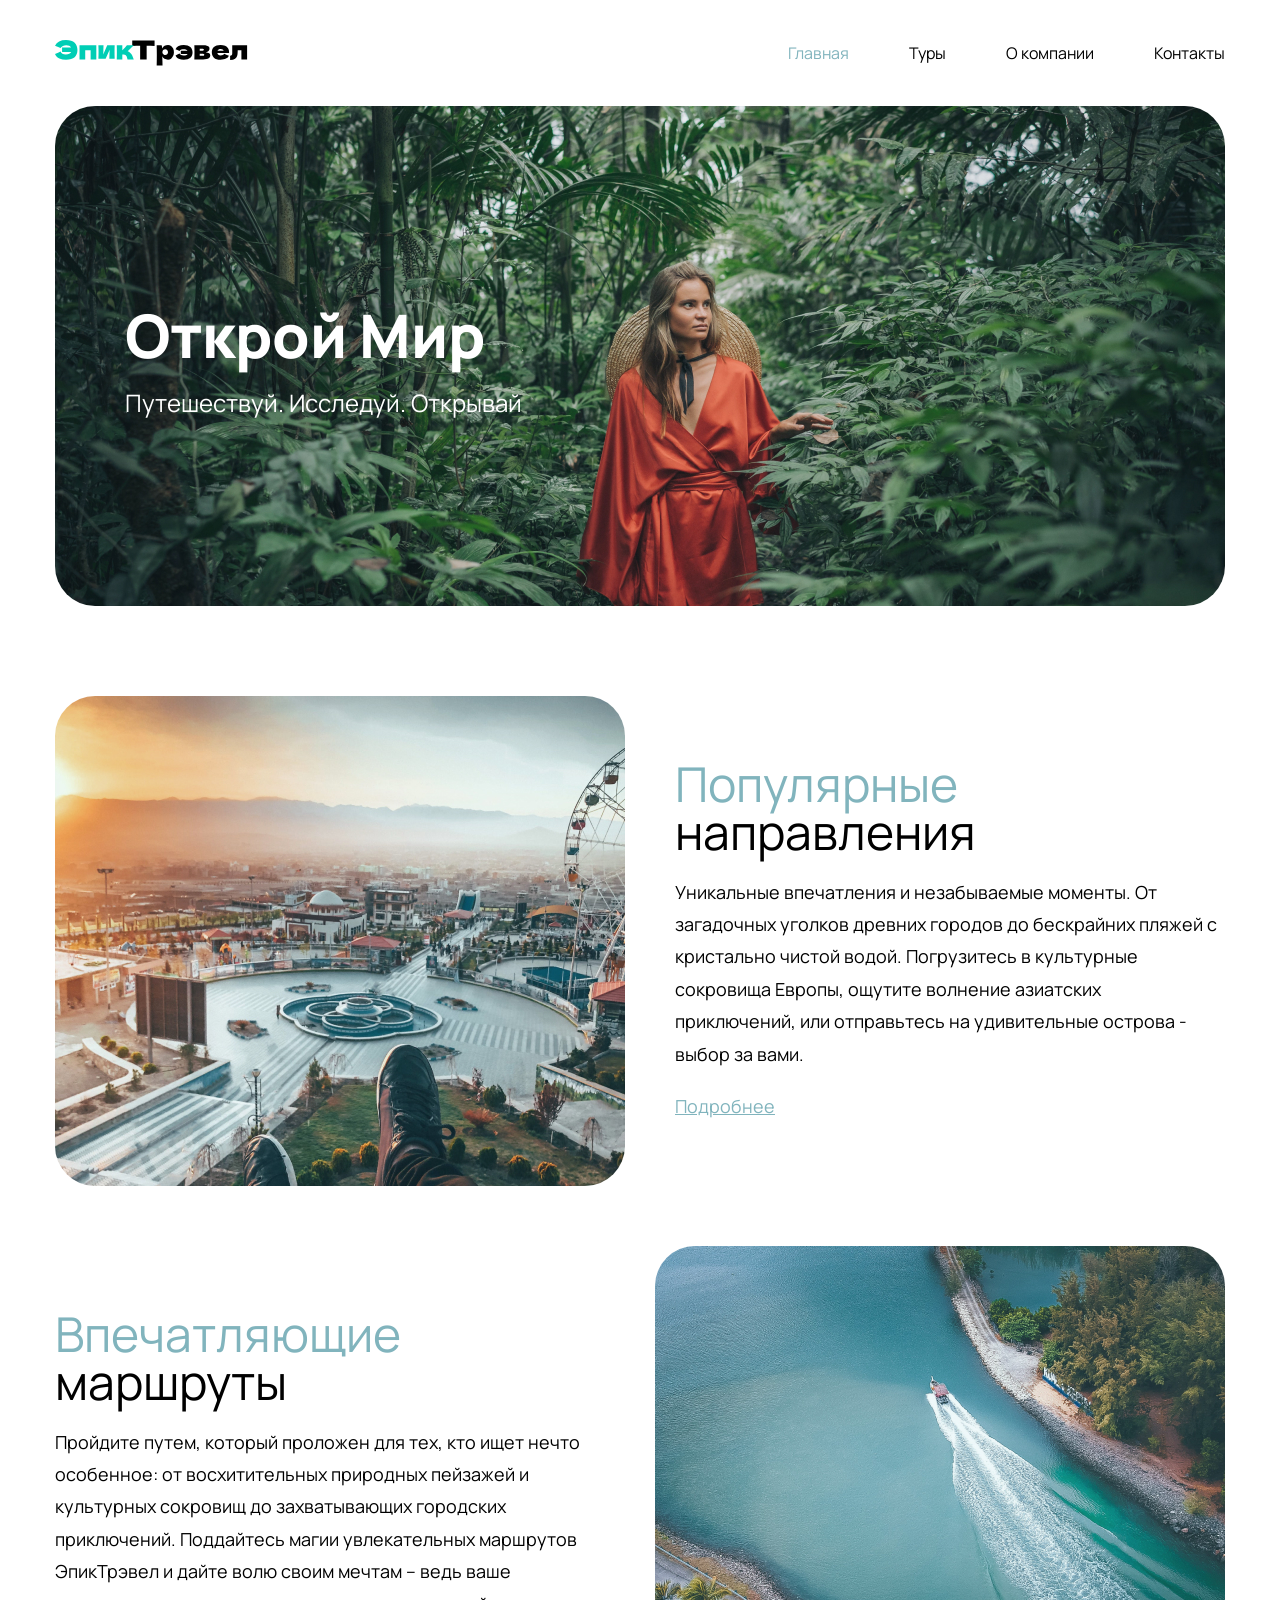
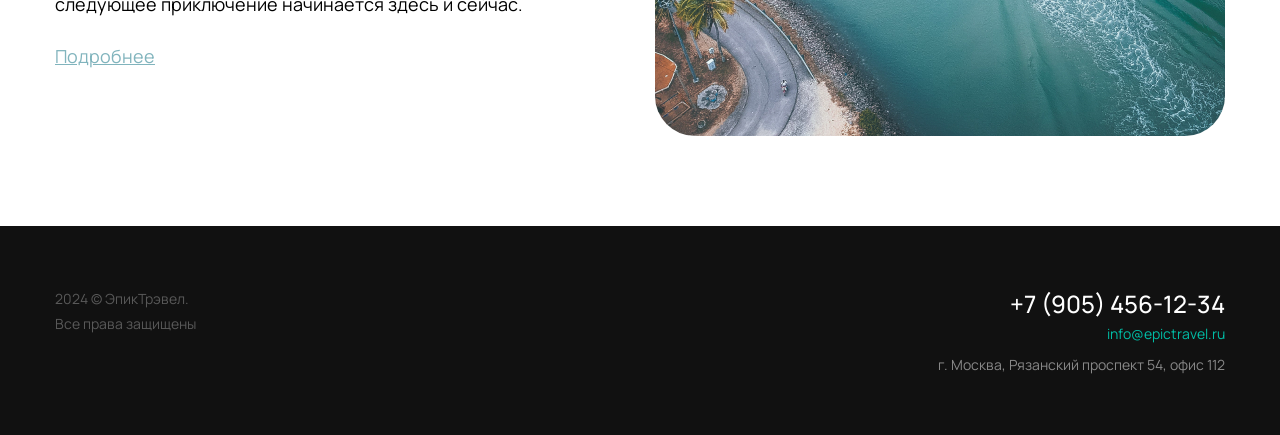
==== epick-travel/index.html @ 19144bd9 "добавил сайт путешествий" ====
<!doctype html>
<html lang="ru">
	<head>
		<meta charset="UTF-8" />
		<meta name="viewport" content="width=device-width, initial-scale=1.0" />
		<title>Epick Travel</title>
		<link rel="stylesheet" href="./css/reset.css" />
		<link rel="stylesheet" href="./css/main.css" />
		<link rel="icon" type="image/x-icon" href="./img/favicons/favicon.svg" />
		<link
			rel="apple-touch-icon"
			sizes="180x180"
			href="./img/favicons/apple-touch-icon.png"
		/>
	</head>
	<body class="sticky-footer">
		<header class="header">
			<div class="container">
				<nav class="nav">
					<a href="index.html">
						<img src="./img/LOGO.svg" alt="Эпик травел"
					/></a>
					<ul class="nav-list">
						<li><a href="index.html" class="active">Главная</a></li>
						<li><a href="tours.html">Туры</a></li>
						<li><a href="about.html">О компании</a></li>
						<li><a href="contacts.html">Контакты</a></li>
					</ul>
				</nav>
			</div>
		</header>
		<main class="main-page">
			<div class="container">
				<section class="promo">
					<div class="promo-desc">
						<h1 class="promo-title">Открой Мир</h1>
						<p class="promo-text">Путешествуй. Исследуй. Открывай</p>
					</div>
				</section>

				<div class="main-content">
					<section class="content-row">
						<div class="content-img">
							<img
								src="./img/main/img-01.jpg"
								srcset="./img/main/img-01@2x.jpg 2x"
								alt="Популярные направления"
							/>
						</div>
						<div class="content-text">
							<h2 class="title-2"><span>Популярные</span> направления</h2>
							<p>
								Уникальные впечатления и незабываемые моменты. От загадочных
								уголков древних городов до бескрайних пляжей с кристально чистой
								водой. Погрузитесь в культурные сокровища Европы, ощутите
								волнение азиатских приключений, или отправьтесь на удивительные
								острова - выбор за вами.
							</p>
							<p><a href="#!">Подробнее</a></p>
						</div>
					</section>

					<section class="content-row content-row-reverse">
						<div class="content-img">
							<img
								src="./img/main/img-02.jpg"
								srcset="./img/main/img-02@2x.jpg 2x"
								alt="Популярные направления"
							/>
						</div>
						<div class="content-text">
							<h2 class="title-2"><span>Впечатляющие</span> маршруты</h2>
							<p>
								Пройдите путем, который проложен для тех, кто ищет нечто
								особенное: от восхитительных природных пейзажей и культурных
								сокровищ до захватывающих городских приключений. Поддайтесь
								магии увлекательных маршрутов ЭпикТрэвел и дайте волю своим
								мечтам – ведь ваше следующее приключение начинается здесь и
								сейчас.
							</p>
							<p><a href="#!">Подробнее</a></p>
						</div>
					</section>
				</div>
			</div>
		</main>
		<footer class="footer">
			<div class="container">
				<div class="footer-row">
					<div class="footer-copyright">
						<p>
							2024 © ЭпикТрэвел.<br />
							Все права защищены
						</p>
					</div>
					<address class="footer-contacts">
						<a href="tel:+79054561234" class="footer-phone"
							>+7 (905) 456-12-34</a
						><br />
						<a href="mailto:info@epictravel.ru" class="footer-email"
							>info@epictravel.ru</a
						>

						<p class="footer-address">
							г. Москва, Рязанский проспект 54, офис 112
						</p>
					</address>
				</div>
			</div>
		</footer>
	</body>
</html>
---- epick-travel/css/main.css ----
@import url(https://fonts.googleapis.com/css?family=Manrope:regular,500,700,800);

body {
	font-family: 'Manrope', sans-serif;
}

.container {
	width: 1200px;
	margin: 0 auto;
	padding: 0 15px;
}
.sticky-footer {
	min-height: 100vh;
	display: flex;
	flex-direction: column;
}
.title-2 {
	font-size: 48px;
	font-weight: 800px;
	line-height: 1;
}
.title-2 span {
	color: #81b4bd;
}
.header {
	padding: 40px 0;
}

.nav {
	display: flex;
	justify-content: space-between;
	align-items: center;
}
.nav-list {
	display: flex;
	align-items: center;
	gap: 60px;
}

.nav-list a {
	color: #000;
	transition: color 0.3s ease-in;
}
.nav-list a.active {
	color: #81b4bd;
}
.nav-list a:hover {
	color: #00ceb5;
}
/* Main Page */

/* promo */
.promo {
	display: flex;
	align-items: center;
	padding-left: 70px;
	height: 500px;
	background: #394d42;
	background-image: url('./../img/promo/promo-bg.jpg');
	background-position: center;
	background-size: cover;
	border-radius: 40px;
	color: #fff;
}
@media (-webkit-device-pixel-ratio: 2), (min-resolution: 192dpi) {
	.promo {
		background-image: url('./../img/promo/promo-bg@2x.jpg');
	}
}

.promo-title {
	font-weight: 800;
	font-size: 60px;
	margin-bottom: 10px;
}
.promo-text {
	font-size: 24px;
}

/* main content */
.main-content {
	padding: 90px 0;
	display: flex;
	flex-direction: column;
	row-gap: 60px;
}
.content-row {
	display: flex;
	align-items: center;
	column-gap: 50px;
}
.content-row.content-row-reverse {
	flex-direction: row-reverse;
}
.content-img {
	flex-shrink: 0;
	overflow: hidden;
	border-radius: 40px;
}
.content-text {
	display: flex;
	flex-direction: column;
	gap: 20px;
}
.content-text p {
	font-size: 18px;
	line-height: 1.8;
}
.content-text a {
	color: #81b4bd;
	text-decoration: underline;
}

/* footer */

.footer {
	margin-top: auto;
	background: #111;
	padding: 60px 0;
	color: #ffffff;
}

.footer-row {
	display: flex;
	justify-content: space-between;
	gap: 30px;
}
.footer-copyright {
	font-size: 14px;
	line-height: 1.8;
	color: rgb(255, 255, 255, 0.3);
}
.footer-contacts {
	text-align: right;
}
.footer-phone {
	font-size: 24px;
	font-weight: 500;
	line-height: 1.5;
	color: #ffffff;
}
.footer-email {
	display: inline-block;
	font-size: 14px;
	line-height: 1.5;
	color: #00bda6;
	margin-bottom: 10px;
}
.footer-address {
	font-size: 14px;
	line-height: 1.5;
	color: rgb(255, 255, 255, 0.5);
}
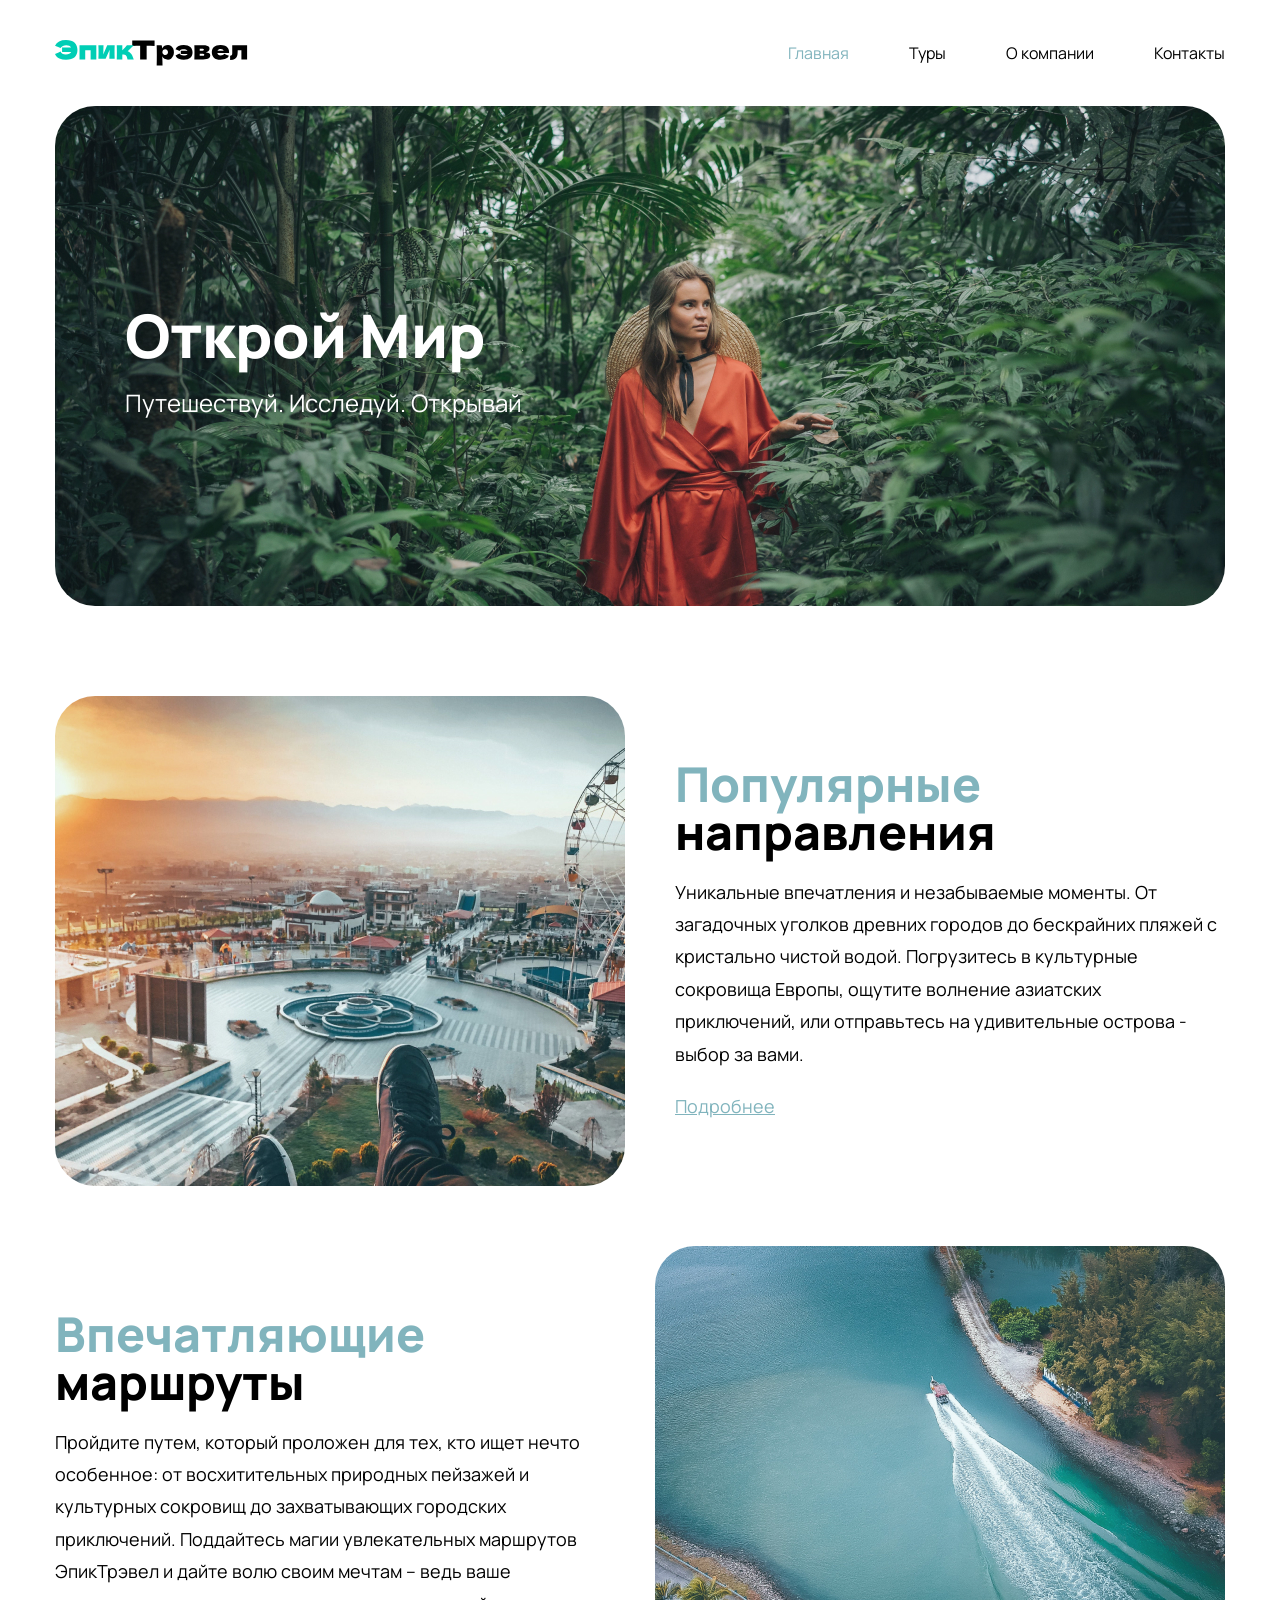
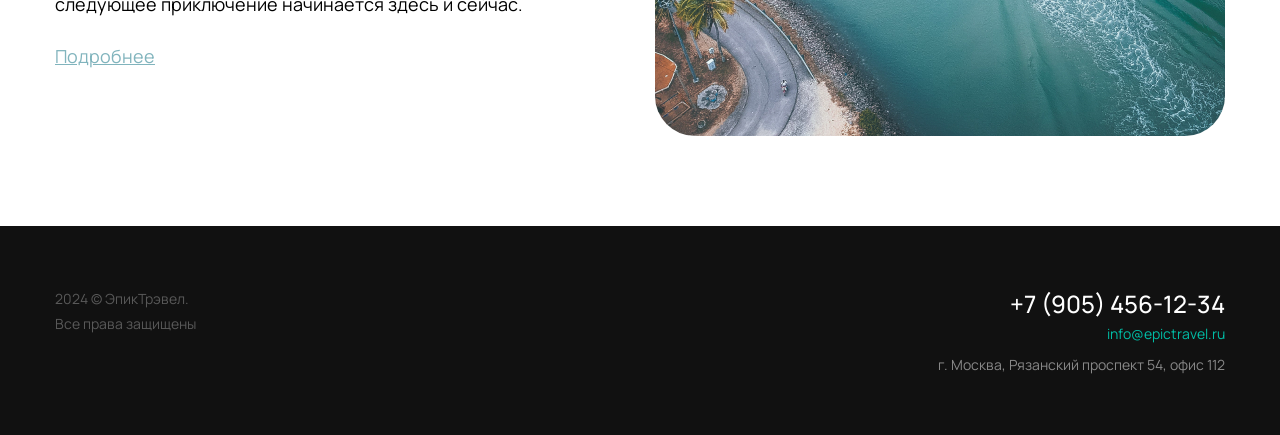
==== commit 73221829: "сверстал страницу туры" ====
--- a/epick-travel/index.html
+++ b/epick-travel/index.html
@@ -48,7 +48,7 @@
 							/>
 						</div>
 						<div class="content-text">
-							<h2 class="title-2"><span>Популярные</span> направления</h2>
+							<h2 class="title-1"><span>Популярные</span> направления</h2>
 							<p>
 								Уникальные впечатления и незабываемые моменты. От загадочных
 								уголков древних городов до бескрайних пляжей с кристально чистой
@@ -69,7 +69,7 @@
 							/>
 						</div>
 						<div class="content-text">
-							<h2 class="title-2"><span>Впечатляющие</span> маршруты</h2>
+							<h2 class="title-1"><span>Впечатляющие</span> маршруты</h2>
 							<p>
 								Пройдите путем, который проложен для тех, кто ищет нечто
 								особенное: от восхитительных природных пейзажей и культурных
--- a/epick-travel/css/main.css
+++ b/epick-travel/css/main.css
@@ -14,18 +14,23 @@
 	display: flex;
 	flex-direction: column;
 }
-.title-2 {
+.title-1 {
 	font-size: 48px;
-	font-weight: 800px;
+	font-weight: 800;
 	line-height: 1;
 }
-.title-2 span {
-	color: #81b4bd;
+.title-1 span {
+	color: #81b4bd;
+}
+.text-center {
+	text-align: center;
 }
 .header {
 	padding: 40px 0;
 }
-
+.header-bg {
+	background: #f6f6f6;
+}
 .nav {
 	display: flex;
 	justify-content: space-between;
@@ -110,7 +115,50 @@
 	color: #81b4bd;
 	text-decoration: underline;
 }
-
+/* Tours */
+
+.tours-page {
+	padding: 90px 0;
+}
+.tours-page-title-wrapper {
+	margin-bottom: 60px;
+}
+/* Cards */
+.cards-wrapper {
+	display: flex;
+
+	flex-wrap: wrap;
+	gap: 60px 30px;
+}
+.card {
+	width: 370px;
+}
+
+.card-img {
+	display: block;
+	margin-bottom: 20px;
+	overflow: hidden;
+	border-radius: 20px;
+}
+
+.card-desc {
+	display: flex;
+	flex-direction: column;
+	gap: 10px;
+}
+.card-title {
+	font-size: 20px;
+	font-weight: 800;
+	line-height: 1;
+}
+.card-desc p {
+	line-height: 1.5;
+}
+.card-desc a {
+	font-weight: 500;
+	text-decoration: underline;
+	color: #81b4bd;
+}
 /* footer */
 
 .footer {
